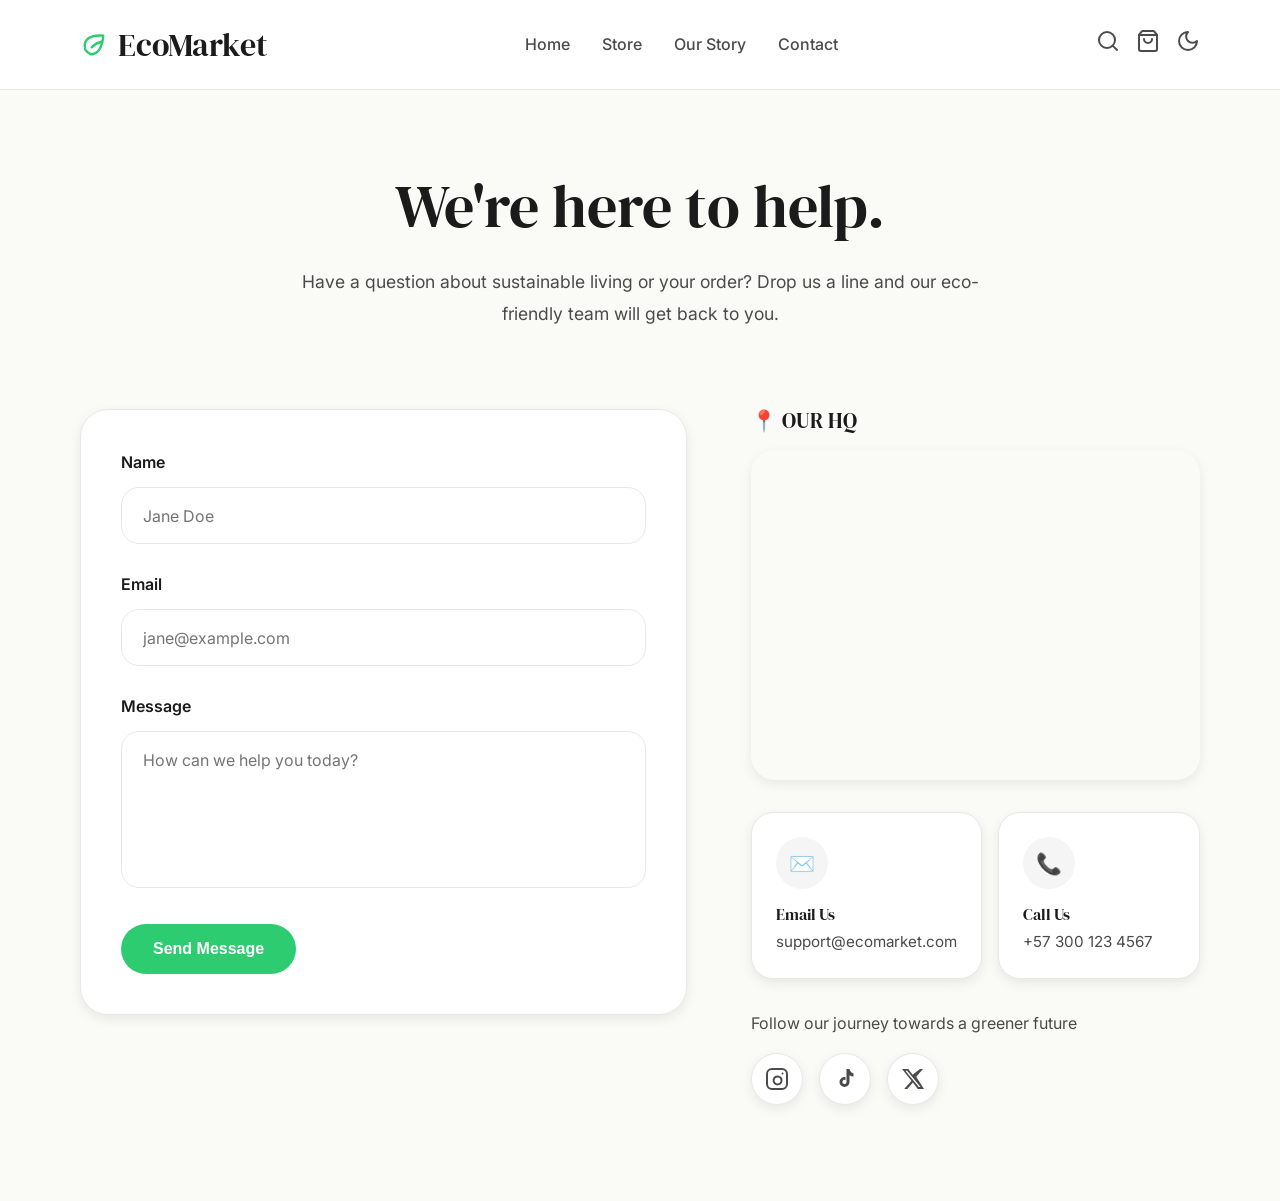
==== views/contacto.html @ 4ff8a5aa "docs: :memo: Add new file contacto.html Added new file contacto.html and added new features to the l" ====
<!DOCTYPE html>
<html lang="es">

<head>
    <meta charset="UTF-8">
    <meta name="viewport" content="width=device-width, initial-scale=1.0">

    <title>EcoMarket | Contact Us</title>

    <!-- Google Fonts -->
    <link rel="preconnect" href="https://fonts.googleapis.com">
    <link rel="preconnect" href="https://fonts.gstatic.com" crossorigin>
    <link
        href="https://fonts.googleapis.com/css2?family=DM+Serif+Display&family=Inter:wght@300;400;500;600;700&display=swap"
        rel="stylesheet">

    <!-- CSS -->
    <link rel="stylesheet" href="../css/main.css">
    <link rel="stylesheet" href="../css/layout.css">
    <link rel="stylesheet" href="../css/components.css">
    <link rel="stylesheet" href="../css/animations.css">
</head>


<body>
    <!----------------- HEADER ----------------->
    <header class="site-header">

        <div class="container">

            <!-- Logo -->
            <a href="../index.html" class="logo">

                <svg class="logo__icon" xmlns="http://www.w3.org/2000/svg" viewBox="0 0 24 24" fill="none"
                    stroke="currentColor" stroke-width="2" stroke-linecap="round" stroke-linejoin="round">

                    <path d="M11 20A7 7 0 0 1 4 13C4 7 9 3 20 4c-1 11-5 16-11 16z" />
                    <path d="M10 14c2-2 5-4 9-5" />

                </svg>

                <span class="logo__text">

                    EcoMarket

                </span>
                
            </a>

            <!-- Navegación -->
            <nav class="site-nav">

                <ul class="site-nav__menu">

                    <li class="site-nav__item"><a href="../index.html">Home</a></li>
                    <li class="site-nav__item"><a href="productos.html">Store</a></li>
                    <li class="site-nav__item"><a href="sobre-nosotros.html">Our Story</a></li>
                    <li class="site-nav__item"><a href="contacto.html" class="active">Contact</a></li>

                </ul>

            </nav>

            <!-- Acciones -->
            <div class="header-actions">

                <!-- Buscar -->
                <a href="#" class="icon-button" aria-label="Search">

                    <svg xmlns="http://www.w3.org/2000/svg" width="24" height="24" viewBox="0 0 24 24" fill="none"
                        stroke="currentColor" stroke-width="2" stroke-linecap="round" stroke-linejoin="round"
                        class="lucide lucide-search-icon lucide-search">
                        <path d="m21 21-4.34-4.34" />
                        <circle cx="11" cy="11" r="8" />
                    </svg>

                </a>

                <!-- Carrito -->
                <a href="#" class="icon-button" aria-label="Shopping cart">

                    <svg xmlns="http://www.w3.org/2000/svg" width="24" height="24" viewBox="0 0 24 24" fill="none"
                        stroke="currentColor" stroke-width="2" stroke-linecap="round" stroke-linejoin="round"
                        class="lucide lucide-shopping-bag-icon lucide-shopping-bag">
                        <path d="M16 10a4 4 0 0 1-8 0" />
                        <path d="M3.103 6.034h17.794" />
                        <path
                            d="M3.4 5.467a2 2 0 0 0-.4 1.2V20a2 2 0 0 0 2 2h14a2 2 0 0 0 2-2V6.667a2 2 0 0 0-.4-1.2l-2-2.667A2 2 0 0 0 17 2H7a2 2 0 0 0-1.6.8z" />
                    </svg>

                </a>

                <!-- Modo oscuro -->
                <a href="#" class="icon-button" aria-label="Dark mode">

                    <svg xmlns="http://www.w3.org/2000/svg" width="24" height="24" viewBox="0 0 24 24" fill="none"
                        stroke="currentColor" stroke-width="2" stroke-linecap="round" stroke-linejoin="round">

                        <path d="M12 3a6 6 0 0 0 9 9A9 9 0 1 1 12 3z" />

                    </svg>

                </a>

            </div>

        </div>

    </header>

    <!----------------- MAIN ----------------->
    <main>

        <!-- CONTACT HERO -->

        <section class="contact-hero">

            <div class="container">

                <h1 class="contact-hero__title">
                    We're here to help.
                </h1>

                <p class="contact-hero__description">
                    Have a question about sustainable living or your order?
                    Drop us a line and our eco-friendly team will get back to you.
                </p>

            </div>

        </section>


        <!-- CONTACT CONTENT -->

        <section class="contact-content section">

            <div class="container contact-content__grid">

                <!-- FORMULARIO -->

                <div class="contact-form-card">

                    <form class="contact-form">

                        <div class="form-group">

                            <label for="name">Name</label>

                            <input type="text" id="name" placeholder="Jane Doe" required>

                        </div>

                        <div class="form-group">

                            <label for="email">Email</label>

                            <input type="email" id="email" placeholder="jane@example.com" required>

                        </div>

                        <div class="form-group">

                            <label for="message">Message</label>

                            <textarea id="message" rows="6" placeholder="How can we help you today?"
                                required></textarea>

                        </div>

                        <button class="btn btn-primary">

                            Send Message

                        </button>

                    </form>

                </div>

                <!-- INFORMACIÓN -->

                <aside class="contact-info">

                    <h3 class="contact-info__title">

                        📍 OUR HQ

                    </h3>

                    <!-- MAPA -->

                    <a class="contact-map" href="https://maps.google.com/?q=Bogota,Colombia" target="_blank">

                        <iframe src="https://www.google.com/maps?q=Bogota,Colombia&output=embed" loading="lazy"
                            allowfullscreen>
                        </iframe>

                    </a>

                    <!-- TARJETAS -->

                    <div class="contact-cards">

                        <article class="contact-card">

                            <span class="contact-card__icon">

                                ✉️

                            </span>

                            <h4>Email Us</h4>

                            <p>

                                support@ecomarket.com

                            </p>

                        </article>

                        <article class="contact-card">

                            <span class="contact-card__icon">

                                📞

                            </span>

                            <h4>Call Us</h4>

                            <p>

                                +57 300 123 4567

                            </p>

                        </article>

                    </div>

                    <p class="contact-social__text">

                        Follow our journey towards a greener future

                    </p>

                    <div class="contact-social">

                        <a href="#">

                            <svg xmlns="http://www.w3.org/2000/svg" viewBox="0 0 24 24" width="24" height="24"
                                fill="none" stroke="currentColor" stroke-width="2" stroke-linecap="round"
                                stroke-linejoin="round">
                                <rect x="2" y="2" width="20" height="20" rx="5" ry="5" />
                                <path d="M16 11.37a4 4 0 1 1-1.37-1.37A4 4 0 0 1 16 11.37z" />
                                <line x1="17.5" y1="6.5" x2="17.5" y2="6.5" />
                            </svg>

                        </a>

                        <a href="#">

                            <svg xmlns="http://www.w3.org/2000/svg" viewBox="0 0 24 24" width="24" height="24"
                                fill="currentColor">
                                <path
                                    d="M16.5 2c.4 2.1 1.8 3.9 4 4.5v3a7.3 7.3 0 0 1-4-1.2V15a5 5 0 1 1-5-5c.3 0 .7 0 1 .1v3.1a2 2 0 1 0 1 1.8V2h3z" />
                            </svg>

                        </a>

                        <a href="#">

                            <svg xmlns="http://www.w3.org/2000/svg" viewBox="0 0 24 24" width="24" height="24"
                                fill="currentColor">
                                <path
                                    d="M18.9 2H22l-6.8 7.8L23 22h-6.2l-4.9-6.4L6.3 22H3.2l7.3-8.3L1 2h6.3l4.4 5.8L18.9 2zm-1.1 18h1.7L6.2 3.8H4.4L17.8 20z" />
                            </svg>

                        </a>

                    </div>

                </aside>

            </div>

        </section>

    </main>

</body>

</html>
---- css/main.css ----
/* ------------ RESET ------------*/
*,
*::before,
*::after {
    margin: 0;
    padding: 0;
    box-sizing: border-box;
}


/* ------------ VARIABLES ------------*/
:root {
    /* --- Colores --- */
    --color-primary: #2ecc71;
    --color-primary-dark: #27ae60;
    --color-secondary: #f5f5dc;
    --color-white: #ffffff;
    --color-black: #1b1b1b;
    --color-text: #4b4b4b;
    --color-border: #e8e8e8;
    --color-background: #fafaf7;

    /* --- Tipografia ---*/
    --font-title: "DM Serif Display", serif;
    --font-body: "Inter", sans-serif;

    /* --- Container --- */
    --container-width: 1200px;

    /* --- Bordes --- */
    --radius-sm: 8px;
    --radius-md: 16px;
    --radius-lg: 28px;

    /* --- Sombra --- */
    --shadow-sm: 0 4px 12px rgba(0, 0, 0, .08);
    --shadow-md: 0 12px 30px rgba(0, 0, 0, .10);

    /* --- Transiciones --- */
    --transition: .35s ease;

    /* --- Espacios --- */
    --spacing-xs: .5rem;
    --spacing-sm: 1rem;
    --spacing-md: 2rem;
    --spacing-lg: 4rem;
    --spacing-xl: 6rem;

    /* --- Header --- */
    --header-height: 90px;

}


/* ------------ BASE ------------*/
html {
    scroll-behavior: smooth;
}

body {
    font-family: var(--font-body);
    color: var(--color-text);
    background-color: var(--color-background);
    min-height: 100vh;
    line-height: 1.6;
    text-rendering: optimizeLegibility;
}


/* ------------ TIPOGRAFIA ------------*/
h1,
h2,
h3,
h4,
h5,
h6{
    font-family: var(--font-title);
    color: var(--color-black);
    line-height:1.2;
    font-weight:400;
}

h1{
    font-size:3.75rem;
}

h2{
    font-size:2.75rem;
}

h3{
    font-size:1.5rem;
}

p{
    font-size:1rem;
    color: var(--color-text);
}

small{
    font-size:.875rem;
}


/* ------------ MEDIA ------------*/
img,
picture{
    display:block;
    max-width:100%;
    height: auto;
}


/* ------------ LINKS ------------*/
a{
    text-decoration:none;
    color:inherit;
}


/* ------------ LISTAS ------------*/
ul,
ol{
    list-style:none;
}


/* ------------ UTILIDADES GLOBALES ------------*/
.container{
    width:min(90%, var(--container-width));
    margin-inline:auto;
    padding-inline: 1rem;
}
---- css/layout.css ----
/* --------------- HEADER ---------------*/
.site-header {
    position: sticky;
    top: 0;
    z-index: 1000;
    height: var(--header-height);
    background: var(--color-white);
    border-bottom: 1px solid var(--color-border);
}

.site-header .container {
    height: 100%;
    display: flex;
    justify-content: space-between;
    align-items: center;
}

.logo{
    display:flex;
    align-items:center;
    gap:.6rem;
    text-decoration:none;
    color:var(--color-black);
}

.logo__icon{
    width:28px;
    height:28px;
    color:var(--color-primary);
    flex-shrink:0;
    display:block;
}

.logo__text{
    font-family:"DM Serif Display", serif;
    font-size:2rem;
    line-height:1;
    font-weight:400;
}

.site-nav__menu {
    display: flex;
    gap: 2rem;
}

.site-nav__item a {
    font-weight: 500;
    transition: var(--transition);
}

.header-actions {
    display: flex;
    align-items: center;
    gap: 1rem;
}

/* --------------- HERO ---------------*/
.hero {
    position: relative;
    min-height: calc(100vh - var(--header-height));
    display: flex;
    align-items: center;
    overflow: hidden;
    background-image: url(../img/hero/hero.jpg);
    background-size: cover;
    background-position: center;
    background-repeat: no-repeat;
}

.hero__overlay {
    position: absolute;
    inset: 0;
    background: rgba(0, 0, 0, .30);
}

.hero .container {
    position: relative;
    z-index: 2;
}

.hero__content {
    max-width: 620px;
}

.hero__badge {
    display: inline-block;
    margin-bottom: 1rem;
    padding: .5rem 1rem;
    border-radius: 999px;
    background: rgba(225, 225, 225, .15);
    backdrop-filter: blur(8px);
    color: var(--color-white);
    font-size: .85rem;
    letter-spacing: .08em;
    text-transform: uppercase;
}

.hero__title {
    color: var(--color-white);
    margin-bottom: 1.5rem;
}

.hero__description {
    color: rgba(225, 225, 225, .85);
    max-width: 520px;
    margin-bottom: 2rem;
    font-size: 1.1rem;
}

.hero__buttons {
    display: flex;
    gap: 1rem;
    flex-wrap: wrap;
}


/* --------------- FEATURED PRODUCTS ---------------*/
.featured-products {
    padding: var(--spacing-xl) 0;
}

.section-title {
    display: flex;
    justify-content: space-between;
    align-items: flex-end;
    margin-bottom: 3rem;
    gap: 2rem;
}


/* --------------- NEWSLETTER ---------------*/
.newsletter {
    padding: var(--spacing-xl) 0;
}

.newsletter__content {
    display: grid;
    grid-template-columns: 1fr 1fr;
    gap: 4rem;
    align-items: center;
}

.newsletter__image {
    min-height: 420px;
    border-radius: var(--radius-lg);
    background-image: url("../img/hero/newsletter.jpg");
    background-size: cover;
    background-position: center;
}

.newsletter__text h2 {
    margin-bottom: 1rem;
}

.newsletter__text p {
    margin-bottom: 2rem;
    max-width: 520px;
}


/* --------------- FOOTER ---------------*/
.site-footer {
    background: var(--color-white);
    border-top: 1px solid var(--color-border);
    padding: 5rem 0;
}

.site-footer .container {
    display: grid;
    grid-template-columns: 2fr 1fr 1fr 1fr;
    gap: 3rem;
}

.footer-column h3,
.footer-column h4 {
    margin-bottom: 1rem;
}

.footer-column ul {
    display: flex;
    flex-direction: column;
    gap: .8rem;
}

.footer-column a {
    color: var(--color-text);
    transition: var(--transition);
}



/* --------------- CATALOG LAYOUT ---------------*/
.catalog{
    padding: 2rem 0 var(--spacing-xl);
}

.catalog .container {
    display: grid;
    grid-template-columns: 280px 1fr;
    gap: 2rem;
    align-items: start;
}


/*---------- SIDEBAR ----------*/
.catalog-sidebar {
    position: sticky;
    top: 110px;
}

/*---------- CONTENIDO DERECHO ----------*/

.catalog-products {
    display: flex;
    flex-direction: column;
    gap: 3rem;
}

.products-grid{
    display:grid;
    gap:2rem;
    grid-template-columns: repeat(3,1fr);
}


/*---------- CABECERA DEL CATÁLOGO ----------*/
.catalog-header {
    display: flex;
    justify-content: space-between;
    align-items: center;
    gap: 3rem;
    
}

.catalog-header__text {
    display: flex;
    flex-direction: column;
    gap: .5rem  ;
}

.catalog-header__text h2{
    margin-bottom: 0;
}

.catalog-header__text p{
    margin-bottom: 0;
    color:var(--color-text);
}

.catalog-header__actions {
    display: flex;
    align-items: center;
    gap: 1rem;
    
}

/*---------- GRID DEL CATÁLOGO ----------*/

.catalog-products .products-grid {
    display:grid;
    grid-template-columns:repeat(4,1fr);
    gap:2rem;
    align-items:start;
}

/*---------- PAGINACIÓN ----------*/
.pagination {
    display:flex;
    justify-content:center;
    align-items:center;
    gap:1rem;
    margin-top:2rem;
}

/* --------------- ABOUT HERO --------------- */

.about-hero{
    position:relative;
    display:flex;
    align-items:center;
    min-height:85vh;
    overflow:hidden;
    background-image:url("../img/about/hero-about.jpg");
    background-size:cover;
    background-position:center;
    background-repeat:no-repeat;
}

.about-hero__overlay{
    position:absolute;
    inset:0;
    background:rgba(0,0,0,.35);
}

.about-hero .container{
    position:relative;
    z-index:2;
    display: flex;
    justify-content: center;
}

.about-hero__content {
    max-width:700px;
    display:flex;
    flex-direction:column;
    align-items:center;
    text-align:center;
}

.about-hero__badge{
    display:inline-block;
    margin-bottom:1rem;
    padding:.5rem 1rem;
    border-radius:999px;
    background:rgba(255,255,255,.15);
    color:white;
    backdrop-filter:blur(8px);
    text-transform:uppercase;
    letter-spacing:.08em;
    font-size:.85rem;
}

.about-hero__title{
    color:white;
    margin-bottom:1.5rem;
}

.about-hero__description{
    max-width:520px;
    color:rgba(255,255,255,.90);
    font-size:1.1rem;
}

.about-hero__button{
    margin-top:2rem;
}

/* --------------- ABOUT VALUES --------------- */

.about-values{
    padding: var(--spacing-xl) 0;
    background: var(--color-white);
}

.about-values .container{
    display:grid;
    grid-template-columns:repeat(4,1fr);
    gap:2rem;
}

/* --------------- ABOUT MISSION --------------- */

.about-mission{
    padding:var(--spacing-xl) 0;
}

.about-mission .container{
    display:grid;
    grid-template-columns:1fr 1fr;
    gap:4rem;
    align-items:center;
}

/*--------------- ABOUT ECO COMMITMENT ---------------*/
.eco-commitment{
    padding: var(--spacing-xl) 0;
}

.eco-commitment__content{
    display:grid;
    grid-template-columns:1fr 1fr;
    gap:5rem;
    align-items:center;
}

.eco-commitment__text{
    display:flex;
    flex-direction:column;
    gap:1.5rem;
}

.eco-list{
    display:flex;
    flex-direction:column;
    gap:1rem;
}

.eco-list li{
    font-weight:500;
}

.eco-commitment__image img {
    width:100%;
    border-radius:var(--radius-lg);
    box-shadow:var(--shadow-md);
    display:block;
}

/*--------------- ABOUT TESTIMONIALS ---------------*/
.testimonials{
    padding:var(--spacing-xl) 0;
    background:#f7f8fb;
}

.testimonials-grid{
    display:grid;
    grid-template-columns:repeat(3,1fr);
    gap:2rem;
}

/* --------------- ABOUT CTA --------------- */

.about-cta{
    padding:var(--spacing-xl) 0;
    background:linear-gradient(
        135deg,
        var(--color-primary),
        var(--color-primary-dark)
    );
    text-align:center;
    color:var(--color-white);
}

.about-cta .container{
    max-width:760px;
}

.about-cta h2{
    margin-bottom:1rem;
    color:var(--color-white);
}

.about-cta p{
    margin-bottom:2rem;
    font-size:1.1rem;
    line-height:1.8;
    opacity:.95;
}

/* --------------- CONTACT HERO --------------- */
.contact-hero{
    padding:5rem 0 3rem;
}

.contact-hero .container{
    max-width:760px;
    text-align:center;
}

.contact-hero__title{
    margin-bottom:1.5rem;
}

.contact-hero__description{
    font-size:1.1rem;
    line-height:1.8;
    color:var(--color-text);
}

/* --------------- CONTACT CONTENT --------------- */

.contact-content{
    padding:2rem 0 var(--spacing-xl);
}

.contact-content__grid{

    display:grid;

    grid-template-columns:1.15fr .85fr;

    gap:4rem;

    align-items:start;

}

/* --------------- RESPONSIVE ---------------*/
@media (max-width: 992px) {
    .newsletter__content {
        grid-template-columns: 1fr;
    }

    .site-footer .container {
        grid-template-columns: repeat(2, 1fr);
    }

    .catalog .container {
        grid-template-columns: 1fr;
    }

    .catalog-sidebar {
        position: static;
        margin-bottom: 2rem;
    }

    .products-grid {
        grid-template-columns: repeat(2,1fr);
    }

    .catalog-products .products-grid {
        grid-template-columns: repeat(2, 1fr);
    }

    .catalog-header {
        flex-direction:column;
        align-items:flex-start;
    }

    .catalog-header__actions {
    width:100%;
    justify-content:space-between;
    flex-wrap:wrap;
    }

    .about-mission .container {
    grid-template-columns:1fr;
    }

    .eco-commitment__content {
    grid-template-columns:1fr;
    }

    .testimonials-grid {
    grid-template-columns:1fr;
    }

    .contact-content__grid{
    grid-template-columns:1fr;
    }
}

@media (max-width: 768px) {
    .section-title {
        flex-direction: column;
        align-items: flex-start;
    }

    .products-grid {
        grid-template-columns: 1fr;
    }

    .catalog-header {
        flex-direction: column;
        align-items: flex-start;
    }

    .catalog-header__actions{
    width:100%;
    justify-content:space-between;
    }

    .catalog-search {
        flex: 1;
    }

    .catalog-search input {
        width: 100%;
    }

    .catalog-products .products-grid {
        grid-template-columns: 1fr;
    }

    .about-values .container{
    grid-template-columns:repeat(2,1fr);
    }
}

@media (max-width: 600px) {
    .site-header .container {
        padding: 1rem 0;
    }

    .site-header {
        height: auto;
    }

    .site-footer .container {
        grid-template-columns: 1fr;
    }

    .catalog-products .products-grid {
        grid-template-columns: 1fr;
    }

    .catalog-search {
        width: 100%;
    }

    .catalog-search input{
        width: 100%;
    }

    .about-values .container{
    grid-template-columns:1fr;
    }
}
---- css/components.css ----
/* --------------- BUTTONS --------------- */
.btn {
    display: inline-flex;
    align-items: center;
    justify-content: center;
    gap: .5rem;
    padding: 1rem 2rem;
    border: none;
    border-radius: 999px;
    font-size: 1rem;
    font-weight: 600;
    cursor: pointer;
    transition: var(--transition);
}

.btn-primary {
    background: var(--color-primary);
    color: var(--color-white);
}

.btn-secondary {
    background: rgba(225, 225, 225, .18);
    color: var(--color-white);
    border: 1px solid rgba(225, 225, 225, .25);
    backdrop-filter: blur(8px);
}

.btn-secondary:hover{
    background:rgba(255,255,255,.30);
}


/* --------------- CATEGORY BUTTONS --------------- */
.categories {
    padding: var(--spacing-lg) 0;
}

.categories .container {
    display: flex;
    justify-content: center;
    gap: 1rem;
    flex-wrap: wrap;
}

.category {
    padding: .85rem 1.5rem;
    border: none;
    border-radius: 999px;
    background: var(--color-white);
    color: var(--color-text);
    font-weight: 600;
    cursor: pointer;
    transition: var(--transition);
}

.category.active {
    background: var(--color-primary);
    color: var(--color-white);
}

/* --------------- PRODUCT CARDS --------------- */
.product-card {
    display: flex;
    flex-direction: column;
    height: 100%;
    background: var(--color-white);
    border-radius: var(--radius-lg);
    overflow: hidden;
    box-shadow: var(--shadow-sm);
    transition: var(--transition);
    border: 1px solid transparent;
}

.product-card:hover {
    transform: translateY(-6px);
    box-shadow: var(--shadow-md);
}

.product-card__image {
    position: relative;
    aspect-ratio: 4/4.3;
    background: #f4f4f4;
}

.product-card__image img {
    width: 100%;
    height: 100%;
    object-fit: cover;
    transition: var(--transition);
    display: block;
}

.product-card:hover .product-card__image img{
    transform:scale(1.05);
}

.product-card__content {
    display:flex;
    flex-direction:column;
    flex:1;
    padding:1.25rem;
}

.product-card__title {
    margin-bottom: .5rem;
    font-size: 1.25rem;
    line-height: 1.3;
}

.product-card__description {
    margin-bottom: 1.5rem;
    color: var(--color-text);
    line-height:1.5;

    display:-webkit-box;
    -webkit-line-clamp: 2;
    -webkit-box-orient:vertical;
    overflow:hidden;
}

.product-card__footer {
    display: flex;
    justify-content: space-between;
    align-items: center;
    margin-top: auto;
    padding-top: 1rem;
}

.product-card__price {
    font-weight: 700;
    font-size: 1.35rem;
    color: var(--color-primary-dark);
}

.product-card__button {
    padding: .8rem 1.3rem;
    border: none;
    border-radius: 999px;
    background: var(--color-primary);
    color: var(--color-white);
    cursor: pointer;
    font-weight: 600;
    transition: var(--transition);
    display: flex;
    align-items: center;
    justify-content: center;
}


/* --------------- BADGES --------------- */
.product-card__badge {
    position: absolute;
    top: 1rem;
    left: 1rem;
    padding: .45rem .9rem;
    background: rgba(225, 225, 225, .95);
    color: var(--color-primary-dark);
    font-size: .8rem;
    font-weight: 600;
    border-radius: 999px;
    z-index: 2;
    letter-spacing:.04em;
    text-transform:uppercase;
}



/* --------------- FAVORITE BUTTON --------------- */
.product-card__favorite {
    position: absolute;
    top: 1rem;
    right: 1rem;
    width: 42px;
    height: 42px;
    border: none;
    border-radius: 50%;
    background: rgba(225, 225, 225, .95);
    display: flex;
    align-items: center;
    justify-content: center;
    cursor: pointer;
    transition: var(--transition);
    z-index: 2;
    box-shadow: var(--shadow-sm);
}

.product-card__favorite svg {
    width: 20px;
    height: 20px;
}

.view-all {
    display: inline-flex;
    align-items: center;
    gap: .5rem;
    color: var(--color-primary-dark);
    font-weight: 600;
    transition: var(--transition);
}

/* --------------- NEWSLETTER --------------- */
.newsletter__form {
    display: flex;
    gap: 1rem;
    flex-wrap: wrap;
}

.newsletter__form input {
    flex: 1;
    min-width: 250px;
    padding: 1rem 1.5rem;
    border: 1px solid var(--color-border);
    border-radius: 999px;
    font-family: inherit;
    font-size: 1rem;
}

.newsletter__form button {
    padding: 1rem 2rem;
    border: none;
    border-radius: 999px;
    background: var(--color-primary);
    color: white;
    cursor: pointer;
    transition: var(--transition);
}

/* --------------- FILTER CARD --------------- */

.filter-card{
    background:var(--color-white);
    border-radius:var(--radius-lg);
    padding:1.8rem;
    box-shadow: 0 8px 25px rgba(0, 0, 0, .05);
}

.filter-card + .filter-card{
    margin-top:1.5rem;
}

/* --------------- FILTER CARD TITLE --------------- */

.filter-card__title{
    margin-bottom:1.5rem;
    font-size:1.25rem;
    color:var(--color-black);
}

/* --------------- FILTER LIST --------------- */
.filter-list{
    display:flex;
    flex-direction:column;
    gap:1rem;
}

.filter-list label{
    display:flex;
    align-items:center;
    gap:.85rem;
    cursor:pointer;
    font-size:.95rem;
}

.filter-list input{
    appearance:none;
    -webkit-appearance:none;
    width:20px;
    height:20px;
    border:1.5px solid #d8d8d8;
    border-radius:50%;
    display:grid;
    place-items:center;
    transition:var(--transition);
}

.filter-list input::before{
    content:"";
    width:10px;
    height:10px;
    border-radius:50%;
    transform:scale(0);
    transition:var(--transition);
    background:var(--color-primary);
}

.filter-list input:checked::before{
    transform:scale(1);
}

.filter-list span{
    color:var(--color-text);
}

/* --------------- PRICE RANGE --------------- */

.price-range__labels{
    display:flex;
    justify-content:space-between;
    margin-bottom:.8rem;
}

.price-range__slider{
    appearance:none;
    width:100%;
    height:4px;
    border-radius:999px;
    background:#e5e5e5;
    margin:1rem 0;
}

.price-range__slider::-webkit-slider-thumb{
    appearance:none;
    width:16px;
    height:16px;
    border-radius:50%;
    background:var(--color-primary);
    border:3px solid white;
    box-shadow:0 4px 10px rgba(0,0,0,.15);
}

.price-range__values{
    display:flex;
    justify-content:space-between;
    font-size:.9rem;
}

/* --------------- FILTER TAGS --------------- */
.filter-tags{
    display:flex;
    flex-direction:column;
    gap:.85rem;
}

.filter-tag{
    display:flex;
    align-items:center;
    gap:.85rem;
    width:100%;
    padding:.2rem 0;
    border:none;
    background:transparent;
    cursor:pointer;
}

.filter-tag__color{
    width:12px;
    height:12px;
    border-radius:50%;
    flex-shrink:0;
}

.filter-tag__color--green{
    background:#3BB273;
}

.filter-tag__color--blue{
    background:#5B8DEF;
}

.filter-tag__color--orange{
    background:#F5A623;
}

.filter-tag span:last-child{
    font-size:.95rem;
}

/* --------------- CATALOG SEARCH --------------- */
.catalog-search{
    display:flex;
}

.catalog-search input{
    width:320px;
    padding:.95rem 1.2rem;
    border:1px solid var(--color-border);
    border-radius:999px;
    background:var(--color-white);
    font-family:inherit;
    font-size:.95rem;
    outline:none;
    transition:var(--transition);
}

.catalog-search input:focus{
    border-color:var(--color-primary);
    box-shadow:0 0 0 4px rgba(46,204,113,.15);
}

/* --------------- CATALOG FILTER BUTTON --------------- */

.catalog-filter-button {
    display:flex;
    align-items:center;
    justify-content:center;
    width:48px;
    height:48px;
    border:1px solid var(--color-border);
    border-radius:50%;
    background:var(--color-white);
    cursor:pointer;
    transition:var(--transition);
}

.catalog-filter-button:hover {
    border-color: var(--color-primary);
}

/* --------------- PAGINATION --------------- */

.pagination__button,
.pagination__number{
    min-width:46px;
    height:46px;
    padding:0 1.25rem;
    border:1px solid var(--color-border);
    border-radius:999px;
    background:var(--color-white);
    font-family:inherit;
    font-size:.95rem;
    font-weight:600;
    cursor:pointer;
    transition:var(--transition);
}

.pagination__number.active{
    background:var(--color-primary);
    color:var(--color-white);
    border-color:var(--color-primary);
}

.pagination__button:hover,
.pagination__number:hover{
    border-color:var(--color-primary);
    color:var(--color-primary);
    transform: translateY(-2px);
}

.pagination__number.active:hover{
    color:var(--color-white);
}

/* --------------- VALUE CARD --------------- */
.value-card{
    text-align:center;
}

.value-card__icon{
    width:72px;
    height:72px;
    margin:0 auto 1.25rem;
    border-radius:50%;
    background:#eef5ff;
    display:flex;
    justify-content:center;
    align-items:center;
    font-size:2rem;
}

.value-card h3{
    margin-bottom:.75rem;
    font-size:1.35rem;
}

.value-card p{
    max-width:220px;
    margin-inline:auto;
}

/* --------------- ABOUT MISSION --------------- */

.about-mission__image img {
    width:100%;
    border-radius:var(--radius-lg);
    box-shadow:var(--shadow-md);
}

.section-badge{
    display:inline-block;
    margin-bottom:1rem;
    padding:.45rem 1rem;
    border-radius:999px;
    background:#e8f8ee;
    color:var(--color-primary-dark);
    font-size:.8rem;
    font-weight:700;
    letter-spacing:.08em;
    text-transform:uppercase;
}

.about-mission__content h2{
    margin-bottom:1.5rem;
}

.about-mission__content p{
    margin-bottom:2rem;
    max-width:540px;
}

.about-link{
    color:var(--color-primary-dark);
    font-weight:600;
    transition:var(--transition);
}

.about-link:hover{
    color:var(--color-primary);
}

/*--------------- TESTIMONIAL CARD ---------------*/
.testimonial-card {
    background:var(--color-white);
    border-radius:var(--radius-md);
    padding:2rem;
    box-shadow:var(--shadow-sm);
    transition:var(--transition);
}

.testimonial-card:hover {
    transform:translateY(-8px);
    box-shadow:var(--shadow-md);
}

.testimonial-stars {
    color:#f6b400;
    font-size:1.2rem;
    margin-bottom:1rem;
}

.testimonial-text {
    font-style:italic;
    margin-bottom:2rem;
    line-height:1.8;
}

.testimonial-user {
    display:flex;
    align-items:center;
    gap:1rem;
}

.testimonial-user img {
    width:60px;
    height:60px;
    border-radius:50%;
    object-fit:cover;
}

.testimonial-user strong {
    display:block;
    color:var(--color-black);
}

.testimonial-user span {
    color:var(--color-text);
    font-size:.9rem;
}

/* --------------- CONTACT FORM --------------- */
.contact-form-card{
    background:var(--color-white);
    border-radius:var(--radius-lg);
    padding:2.5rem;
    border:1px solid var(--color-border);
    box-shadow:var(--shadow-sm);
}

.contact-form{
    display:flex;
    flex-direction:column;
    gap:1.75rem;
}

.form-group{
    display:flex;
    flex-direction:column;
    gap:.7rem;
}

.form-group label{
    font-weight:600;
    color:var(--color-black);
}

.form-group input,
.form-group textarea{
    width:100%;
    padding:1.1rem 1.3rem;
    border-radius:18px;
    border:1px solid var(--color-border);
    font-family:inherit;
    font-size:1rem;
    outline:none;
    resize:none;
    transition:var(--transition);
}

.form-group input:focus,
.form-group textarea:focus{
    border-color:var(--color-primary);
    box-shadow:0 0 0 4px rgba(46,204,113,.12);
}

.form-group input:valid,
.form-group textarea:valid{
    border-color:#2ecc71;
}

.form-group input:invalid:not(:placeholder-shown),
.form-group textarea:invalid:not(:placeholder-shown){
    border-color:#e74c3c;
}

.contact-form .btn{
    width:max-content;
    margin-top:.5rem;
}

/* --------------- CONTACT INFO --------------- */
.contact-info{
    display:flex;
    flex-direction:column;
}

.contact-info__title{
    font-size:1.3rem;
    margin-bottom:1rem;
}

/* --------------- CONTACT MAP --------------- */
.contact-map{
    display:block;
    overflow:hidden;
    border-radius:24px;
    box-shadow:var(--shadow-sm);
    margin-bottom:2rem;
}

.contact-map iframe{
    width:100%;
    height:330px;
    border:none;
    display:block;
}

/* --------------- CONTACT CARDS --------------- */
.contact-cards{
    display:grid;
    grid-template-columns:repeat(2,1fr);
    gap:1rem;
    margin-bottom:2rem;
}

.contact-card{
    background:white;
    padding:1.5rem;
    border-radius:22px;
    border:1px solid var(--color-border);
    box-shadow:var(--shadow-sm);
    transition:var(--transition);
}

.contact-card:hover{
    transform:translateY(-5px);
    box-shadow:var(--shadow-md);
}

.contact-card__icon{
    display:flex;
    align-items:center;
    justify-content:center;
    width:52px;
    height:52px;
    border-radius:50%;
    background:#f5f5f5;
    margin-bottom:1rem;
    font-size:1.3rem;
}

.contact-card h4{
    margin-bottom:.35rem;
}

.contact-card p{
    font-size:.95rem;
}

/* --------------- CONTACT SOCIAL --------------- */
.contact-social__text{
    margin-bottom:1rem;
}

.contact-social{
    display:flex;
    gap:1rem;
}

.contact-social a{
    width:52px;
    height:52px;
    border-radius:50%;
    display:flex;
    align-items:center;
    justify-content:center;
    background:white;
    border:1px solid var(--color-border);
    box-shadow:var(--shadow-sm);
    transition:var(--transition);
    font-size:.85rem;
    font-weight:600;
}

.contact-social a:hover{
    transform:scale(1.08);
    border-color:var(--color-primary);
    color:var(--color-primary-dark);
}
---- css/animations.css ----
.product-card {
    transition: var(--transition);
}

.product-card:hover {
    transform: translateY(-10px);
    box-shadow: var(--shadow-md);
}

.btn:hover {
    transform: translateY(-2px);
}

.product-card__button:hover {
    background: var(--color-primary-dark);
}

.product-card__favorite:hover {
    background: var(--color-primary);
    color: var(--color-white);
}

.category:hover {
    background: var(--color-primary);
    color: var(--color-white);
}

.site-nav__item a:hover {
    color: var(--color-primary);
}

.view-all:hover {
    gap: .8rem;
}

.newsletter__form button:hover {
    background: var(--color-primary-dark);
}

.footer-column a:hover {
    color: var(--color-primary);
}
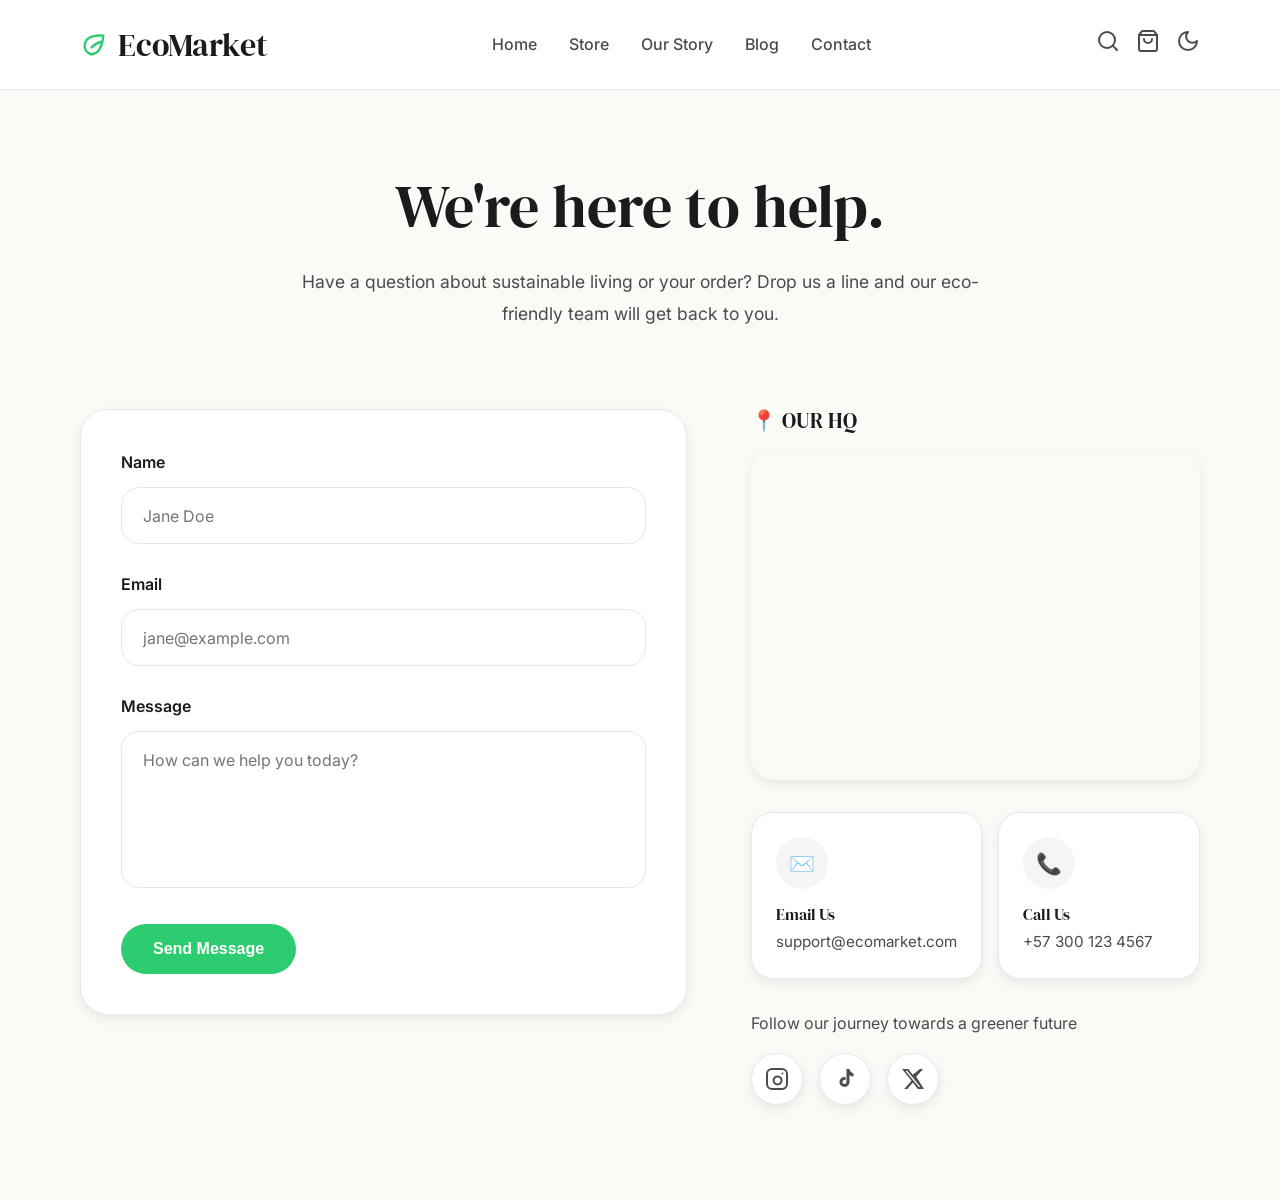
==== commit ebef9ecd: "docs: :memo: Add new views Added new views, blog.html, blog-details.html and blog.css. Also updated " ====
--- a/views/contacto.html
+++ b/views/contacto.html
@@ -55,6 +55,7 @@
                     <li class="site-nav__item"><a href="../index.html">Home</a></li>
                     <li class="site-nav__item"><a href="productos.html">Store</a></li>
                     <li class="site-nav__item"><a href="sobre-nosotros.html">Our Story</a></li>
+                    <li class="site-nav__item"><a href="blog.html">Blog</a></li>
                     <li class="site-nav__item"><a href="contacto.html" class="active">Contact</a></li>
 
                 </ul>
--- a/css/components.css
+++ b/css/components.css
@@ -135,7 +135,7 @@
 .product-card__button {
     padding: .8rem 1.3rem;
     border: none;
-    border-radius: 999px;
+    border-radius: 50%;
     background: var(--color-primary);
     color: var(--color-white);
     cursor: pointer;
@@ -144,6 +144,7 @@
     display: flex;
     align-items: center;
     justify-content: center;
+    font-size: 28px;
 }
 
 
@@ -457,6 +458,10 @@
     font-size:2rem;
 }
 
+.value-card__icon:hover {
+    transform: translateY(-5px);
+}
+
 .value-card h3{
     margin-bottom:.75rem;
     font-size:1.35rem;
